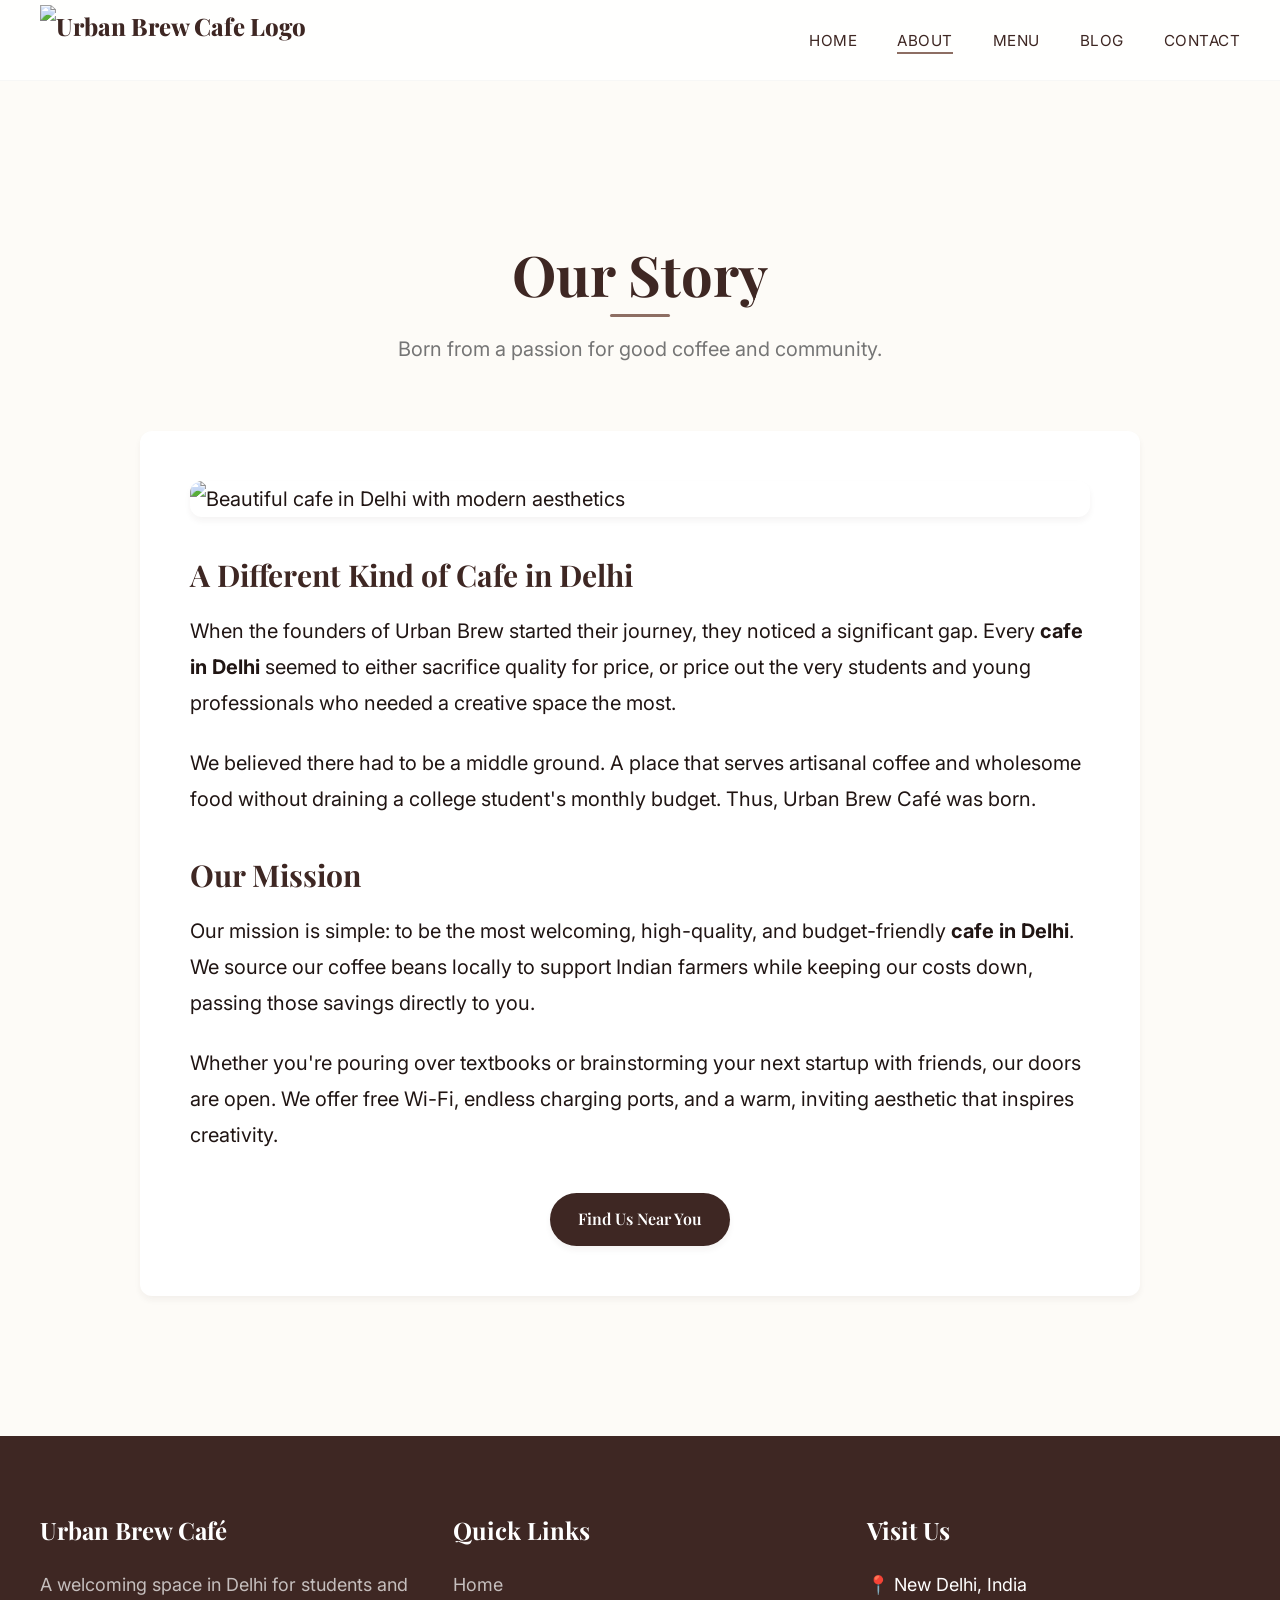
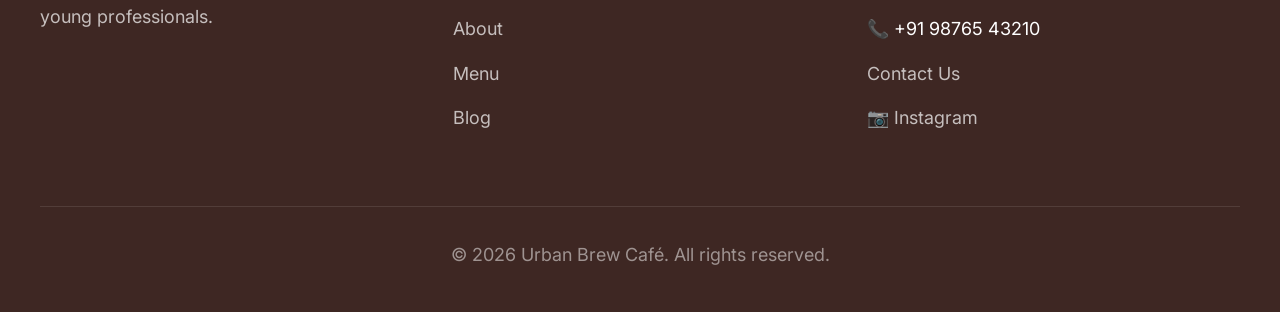
==== about.html @ bef28901 "Initial commit: Urban Brew Cafe website" ====
<!DOCTYPE html>
<html lang="en">
<head>
    <meta charset="UTF-8">
    <meta name="viewport" content="width=device-width, initial-scale=1.0">
    <title>About Us | Urban Brew - A Modern Cafe in Delhi</title>
    <meta name="description" content="Discover the story behind Urban Brew, a beloved cafe in Delhi. Learn how we built a community space for students focused on affordability and quality.">
    <meta name="referrer" content="no-referrer">
    <link rel="stylesheet" href="css/styles.css">
</head>
<body>
    <header>
        <div class="container nav-container">
            <a href="index.html" class="logo" style="padding: 10px 0;"><img src="images/logo.png" alt="Urban Brew Cafe Logo" style="height: 70px; width: auto;"></a>
            <ul class="nav-links">
                <li><a href="index.html">Home</a></li>
                <li><a href="about.html" class="active">About</a></li>
                <li><a href="menu.html">Menu</a></li>
                <li><a href="blog.html">Blog</a></li>
                <li><a href="contact.html">Contact</a></li>
            </ul>
            <button class="mobile-menu-btn">☰</button>
        </div>
    </header>

    <main style="padding-top: 100px;">
        <section class="section">
            <div class="container">
                <div class="text-center">
                    <h1 class="section-title">Our Story</h1>
                    <p class="section-subtitle">Born from a passion for good coffee and community.</p>
                </div>
                
                <div class="seo-content" style="background: var(--color-white); padding: 50px; border-radius: var(--border-radius); box-shadow: var(--shadow-sm);">
                    <img src="https://images.unsplash.com/photo-1501339847302-ac426a4a7cbb?auto=format&fit=crop&q=80&w=1200" alt="Beautiful cafe in Delhi with modern aesthetics" style="width: 100%; max-height: 600px; object-fit: cover; border-radius: 12px; margin-bottom: 40px; box-shadow: var(--shadow-sm);">
                    
                    <h2>A Different Kind of Cafe in Delhi</h2>
                    <p>When the founders of Urban Brew started their journey, they noticed a significant gap. Every <strong>cafe in Delhi</strong> seemed to either sacrifice quality for price, or price out the very students and young professionals who needed a creative space the most.</p>
                    
                    <p>We believed there had to be a middle ground. A place that serves artisanal coffee and wholesome food without draining a college student's monthly budget. Thus, Urban Brew Café was born.</p>

                    <h2>Our Mission</h2>
                    <p>Our mission is simple: to be the most welcoming, high-quality, and budget-friendly <strong>cafe in Delhi</strong>. We source our coffee beans locally to support Indian farmers while keeping our costs down, passing those savings directly to you.</p>

                    <p>Whether you're pouring over textbooks or brainstorming your next startup with friends, our doors are open. We offer free Wi-Fi, endless charging ports, and a warm, inviting aesthetic that inspires creativity.</p>
                    
                    <div style="text-align: center; margin-top: 40px;">
                        <a href="contact.html" class="btn btn-primary">Find Us Near You</a>
                    </div>
                </div>
            </div>
        </section>
    </main>

    <footer>
        <div class="container">
            <div class="footer-grid">
                <div class="footer-col">
                    <h4>Urban Brew Café</h4>
                    <p>A welcoming space in Delhi for students and young professionals.</p>
                </div>
                <div class="footer-col">
                    <h4>Quick Links</h4>
                    <ul class="footer-links">
                        <li><a href="index.html">Home</a></li>
                        <li><a href="about.html">About</a></li>
                        <li><a href="menu.html">Menu</a></li>
                        <li><a href="blog.html">Blog</a></li>
                    </ul>
                </div>
                <div class="footer-col">
                    <h4>Visit Us</h4>
                    <ul class="footer-links">
                        <li>📍 New Delhi, India</li>
                        <li>📞 +91 98765 43210</li>
                        <li><a href="contact.html">Contact Us</a></li>
                        <li><a href="https://www.instagram.com/urban_brew_caffe/" target="_blank">📷 Instagram</a></li>
                    </ul>
                </div>
            </div>
            <div class="footer-bottom">
                &copy; <span id="year"></span> Urban Brew Café. All rights reserved.
            </div>
        </div>
    </footer>
    <script src="js/script.js"></script>
    <script>document.getElementById('year').textContent = new Date().getFullYear();</script>
</body>
</html>
---- css/styles.css ----
@import url('https://fonts.googleapis.com/css2?family=Inter:wght@300;400;500;600&family=Playfair+Display:ital,wght@0,400;0,500;0,600;0,700;1,400;1,600&display=swap');

:root {
  --color-primary: #3E2723;
  --color-secondary: #D7CCC8;
  --color-accent: #8D6E63;
  --color-accent-hover: #795548;
  --color-light: #FDFBF7;
  --color-white: #FFFFFF;
  --color-dark: #201513;
  --color-gray: #757575;
  --font-heading: 'Playfair Display', serif;
  --font-body: 'Inter', sans-serif;
  --transition: all 0.3s cubic-bezier(0.25, 0.8, 0.25, 1);
  --shadow-sm: 0 4px 6px rgba(62, 39, 35, 0.05);
  --shadow-md: 0 10px 20px rgba(62, 39, 35, 0.08);
  --shadow-lg: 0 20px 40px rgba(62, 39, 35, 0.12);
  --border-radius: 12px;
}

* {
  margin: 0;
  padding: 0;
  box-sizing: border-box;
}

html {
  scroll-behavior: smooth;
}

body {
  font-family: var(--font-body);
  background-color: var(--color-light);
  color: var(--color-dark);
  line-height: 1.8;
  font-size: 1.125rem;
  overflow-x: hidden;
}

h1, h2, h3, h4, h5, h6 {
  font-family: var(--font-heading);
  color: var(--color-primary);
  line-height: 1.2;
}

a {
  text-decoration: none;
  color: var(--color-primary);
  transition: var(--transition);
}

img {
  max-width: 100%;
  height: auto;
  display: block;
}

.container {
  width: 100%;
  max-width: 1400px;
  margin: 0 auto;
  padding: 0 40px;
}

/* Typography Helpers */
.text-center { text-align: center; }
.section-title {
  font-size: 3.5rem;
  margin-bottom: 1.5rem;
  font-weight: 700;
  position: relative;
  display: inline-block;
}
.section-title::after {
  content: '';
  position: absolute;
  bottom: -10px;
  left: 50%;
  transform: translateX(-50%);
  width: 60px;
  height: 3px;
  background-color: var(--color-accent);
  border-radius: 2px;
}
.section-subtitle {
  color: var(--color-gray);
  font-size: 1.25rem;
  margin-bottom: 4rem;
  max-width: 800px;
  margin-left: auto;
  margin-right: auto;
}

/* Button Styles */
.btn {
  display: inline-flex;
  align-items: center;
  justify-content: center;
  padding: 12px 28px;
  border-radius: 30px;
  font-family: var(--font-heading);
  font-weight: 600;
  cursor: pointer;
  border: none;
  transition: var(--transition);
  font-size: 1rem;
}

.btn-primary {
  background-color: var(--color-primary);
  color: var(--color-white);
  box-shadow: var(--shadow-sm);
}

.btn-primary:hover {
  background-color: var(--color-accent-hover);
  color: var(--color-white);
  transform: translateY(-2px);
  box-shadow: var(--shadow-md);
}

.btn-secondary {
  background-color: transparent;
  color: var(--color-primary);
  border: 2px solid var(--color-primary);
}

.btn-secondary:hover {
  background-color: var(--color-primary);
  color: var(--color-white);
}

/* Navigation */
header {
  position: fixed;
  top: 0;
  left: 0;
  width: 100%;
  z-index: 1000;
  background: rgba(255, 255, 255, 0.85); /* Very light, elegant transparency */
  backdrop-filter: blur(8px);
  border-bottom: 1px solid rgba(0, 0, 0, 0.03); /* Minimal border */
  transition: var(--transition);
}

.nav-container {
  display: flex;
  justify-content: space-between;
  align-items: center;
  height: 80px; /* Minimalist height */
}

.logo {
  font-family: var(--font-heading);
  font-size: 1.5rem;
  font-weight: 800;
  color: var(--color-primary);
  display: flex;
  align-items: center;
  gap: 8px;
}

.logo span {
  color: var(--color-accent);
}

.nav-links {
  display: flex;
  gap: 40px; /* Increased spacing for minimalism */
  list-style: none;
}

.nav-links a {
  font-weight: 400; /* Minimalist, clean type */
  font-size: 0.95rem;
  letter-spacing: 0.5px;
  position: relative;
  text-transform: uppercase;
}

.nav-links a::after {
  content: '';
  position: absolute;
  bottom: -4px;
  left: 0;
  width: 0;
  height: 2px;
  background-color: var(--color-accent);
  transition: var(--transition);
}

.nav-links a:hover::after, .nav-links a.active::after {
  width: 100%;
}

.mobile-menu-btn {
  display: none;
  background: none;
  border: none;
  font-size: 1.5rem;
  color: var(--color-primary);
  cursor: pointer;
}

/* Hero Section */
.hero {
  min-height: 100vh;
  display: flex;
  align-items: center;
  justify-content: center;
  padding-top: 80px;
  position: relative;
  overflow: hidden;
  text-align: center;
}

.hero-bg {
  position: absolute;
  top: 0;
  left: 0;
  width: 100%;
  height: 100%;
  object-fit: cover;
  z-index: -1;
}

.hero-overlay {
  position: absolute;
  top: 0;
  left: 0;
  width: 100%;
  height: 100%;
  background: rgba(20, 12, 10, 0.62); /* Rich dark overlay */
  z-index: 0;
}

.hero .container {
  position: relative;
  z-index: 1;
  width: 100%;
  display: flex;
  justify-content: center;
}

.hero-content {
  max-width: 800px;
  width: 100%;
  text-align: center;
  animation: fadeInUp 1s forwards;
}

.hero-subtitle {
  font-family: var(--font-body);
  color: var(--color-white);
  font-weight: 500;
  letter-spacing: 3px;
  text-transform: uppercase;
  margin-bottom: 20px;
  display: block;
  font-size: 0.9rem;
}

.hero h1 {
  font-size: 5rem;
  margin-bottom: 24px;
  color: var(--color-white);
  line-height: 1.1;
  font-weight: 600;
}

.hero p {
  font-size: 1.25rem;
  color: rgba(255, 255, 255, 0.9);
  margin: 0 auto 35px;
  max-width: 650px;
}

.hero-btns {
  display: flex;
  gap: 16px;
  justify-content: center;
}

/* Sections General */
.section {
  padding: 140px 0;
}

.bg-secondary {
  background-color: var(--color-secondary);
}

/* Features/About Snippet */
.features-grid {
  display: grid;
  grid-template-columns: repeat(auto-fit, minmax(300px, 1fr));
  gap: 30px;
  margin-top: 50px;
}

.feature-card {
  background: var(--color-white);
  padding: 50px 40px;
  border-radius: var(--border-radius);
  box-shadow: var(--shadow-sm);
  text-align: center;
  transition: var(--transition);
  border-bottom: 4px solid transparent;
}

.feature-card:hover {
  transform: translateY(-10px);
  box-shadow: var(--shadow-md);
  border-bottom-color: var(--color-accent);
}

.feature-icon {
  font-size: 2.5rem;
  color: var(--color-accent);
  margin-bottom: 20px;
}

.feature-card h3 {
  margin-bottom: 16px;
  font-size: 1.8rem;
}

/* Menu Preview */
.menu-preview-grid {
  display: grid;
  grid-template-columns: repeat(auto-fit, minmax(400px, 1fr));
  gap: 50px;
}

.menu-item {
  display: flex;
  align-items: center;
  gap: 20px;
  background: var(--color-white);
  border-radius: var(--border-radius);
  padding: 20px;
  transition: var(--transition);
  box-shadow: var(--shadow-sm);
}

.menu-item:hover {
  transform: translateX(10px);
  box-shadow: var(--shadow-md);
}

.menu-img {
  width: 100px;
  height: 100px;
  border-radius: 50%;
  object-fit: cover;
}

.menu-details {
  flex: 1;
}

.menu-title-row {
  display: flex;
  justify-content: space-between;
  align-items: center;
  margin-bottom: 8px;
  border-bottom: 1px dashed var(--color-secondary);
  padding-bottom: 8px;
}

.menu-title {
  font-family: var(--font-heading);
  font-size: 1.25rem;
  font-weight: 600;
  color: var(--color-primary);
}

.menu-price {
  color: var(--color-accent);
  font-weight: 700;
  font-size: 1.1rem;
}

/* Footer */
footer {
  background-color: var(--color-primary);
  color: var(--color-white);
  padding: 80px 0 40px;
}

.footer-grid {
  display: grid;
  grid-template-columns: repeat(auto-fit, minmax(250px, 1fr));
  gap: 40px;
  margin-bottom: 60px;
}

.footer-col h4 {
  color: var(--color-white);
  font-size: 1.5rem;
  margin-bottom: 24px;
}

.footer-col p {
  color: rgba(255, 255, 255, 0.7);
  margin-bottom: 16px;
}

.footer-links {
  list-style: none;
}

.footer-links li {
  margin-bottom: 12px;
}

.footer-links a {
  color: rgba(255, 255, 255, 0.7);
}

.footer-links a:hover {
  color: var(--color-accent);
  padding-left: 5px;
}

.footer-bottom {
  text-align: center;
  padding-top: 32px;
  border-top: 1px solid rgba(255, 255, 255, 0.1);
  color: rgba(255, 255, 255, 0.5);
}

/* SEO Content Containers */
.seo-content {
  max-width: 1000px;
  margin: 0 auto;
  font-size: 1.25rem;
}

.seo-content p {
  margin-bottom: 24px;
}

.seo-content h2 {
  margin: 40px 0 20px;
}

/* Animations */
@keyframes fadeInUp {
  from {
    opacity: 0;
    transform: translateY(30px);
  }
  to {
    opacity: 1;
    transform: translateY(0);
  }
}

/* Responsive */
@media (max-width: 768px) {
  .nav-links {
    display: none;
  }
  .mobile-menu-btn {
    display: block;
  }
  .hero h1 {
    font-size: 3rem;
  }
  .hero-overlay {
    background: rgba(32, 21, 19, 0.7); /* Solid dark overlay on mobile for white text readability */
  }
}

/* Full Menu Layout */
.full-menu-layout {
  display: grid;
  grid-template-columns: repeat(auto-fit, minmax(450px, 1fr));
  gap: 50px;
  margin-top: 60px;
}

.menu-category h3 {
  font-family: var(--font-heading);
  font-size: 2rem;
  color: var(--color-primary);
  border-bottom: 2px solid var(--color-accent);
  padding-bottom: 15px;
  margin-bottom: 30px;
}

.menu-list {
  list-style: none;
}

.menu-list li {
  margin-bottom: 25px;
}

.menu-list-header {
  display: flex;
  justify-content: space-between;
  align-items: baseline;
  margin-bottom: 8px;
  border-bottom: 1px dotted var(--color-secondary);
  padding-bottom: 4px;
}

.item-name {
  font-family: var(--font-heading);
  font-size: 1.3rem;
  font-weight: 600;
  color: var(--color-dark);
}

.price-range {
  font-weight: 600;
  color: var(--color-accent);
  font-size: 1.1rem;
}

.menu-list p {
  color: var(--color-gray);
  font-size: 1rem;
  line-height: 1.6;
}

.menu-highlights {
  background: var(--color-white);
  border-radius: var(--border-radius);
  padding: 50px;
  margin-top: 80px;
  display: grid;
  grid-template-columns: repeat(auto-fit, minmax(280px, 1fr));
  gap: 30px;
  text-align: center;
  box-shadow: var(--shadow-sm);
}

.highlight-item h4 {
  font-size: 1.4rem;
  margin-bottom: 15px;
  color: var(--color-primary);
}
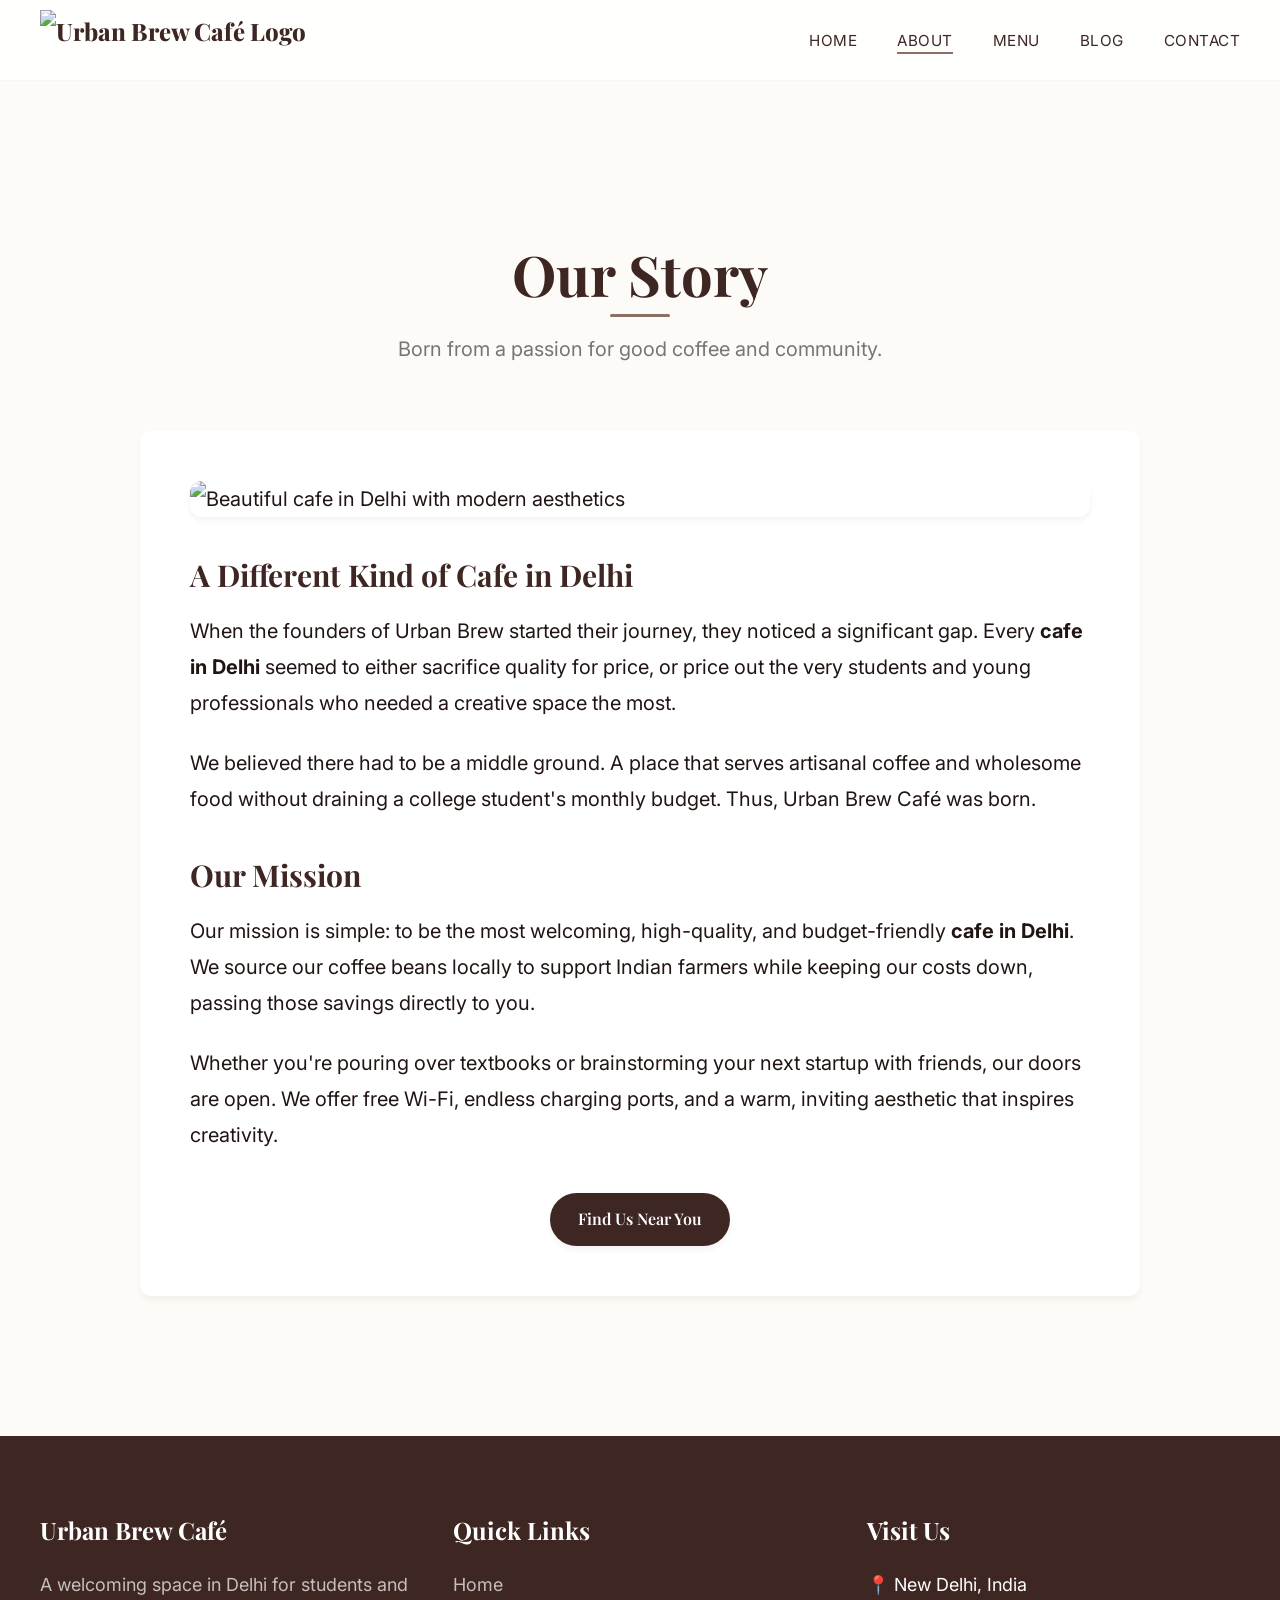
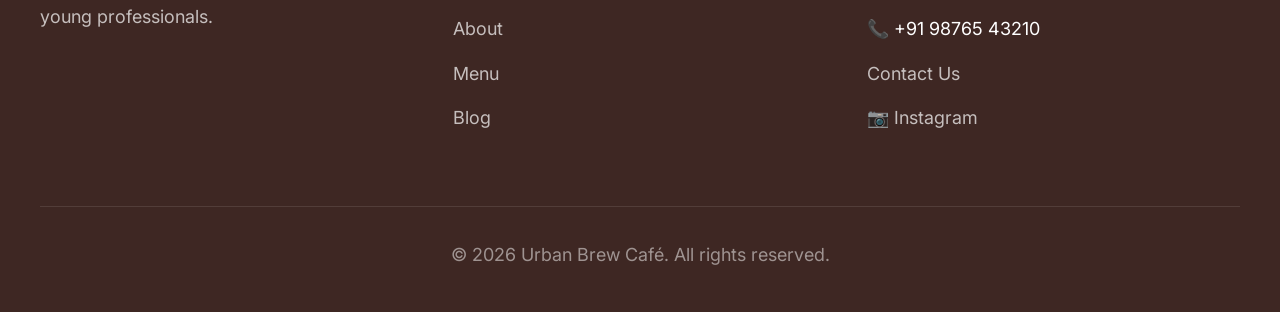
==== commit 1443d2f1: "Add logo, expanded menu, contact sync, hero fix, image fixes, Instagram link" ====
--- a/about.html
+++ b/about.html
@@ -11,7 +11,7 @@
 <body>
     <header>
         <div class="container nav-container">
-            <a href="index.html" class="logo" style="padding: 10px 0;"><img src="images/logo.png" alt="Urban Brew Cafe Logo" style="height: 70px; width: auto;"></a>
+            <a href="index.html" class="logo"><img src="images/logo.png" alt="Urban Brew Café Logo" style="height: 60px; width: auto; display: block;"></a>
             <ul class="nav-links">
                 <li><a href="index.html">Home</a></li>
                 <li><a href="about.html" class="active">About</a></li>
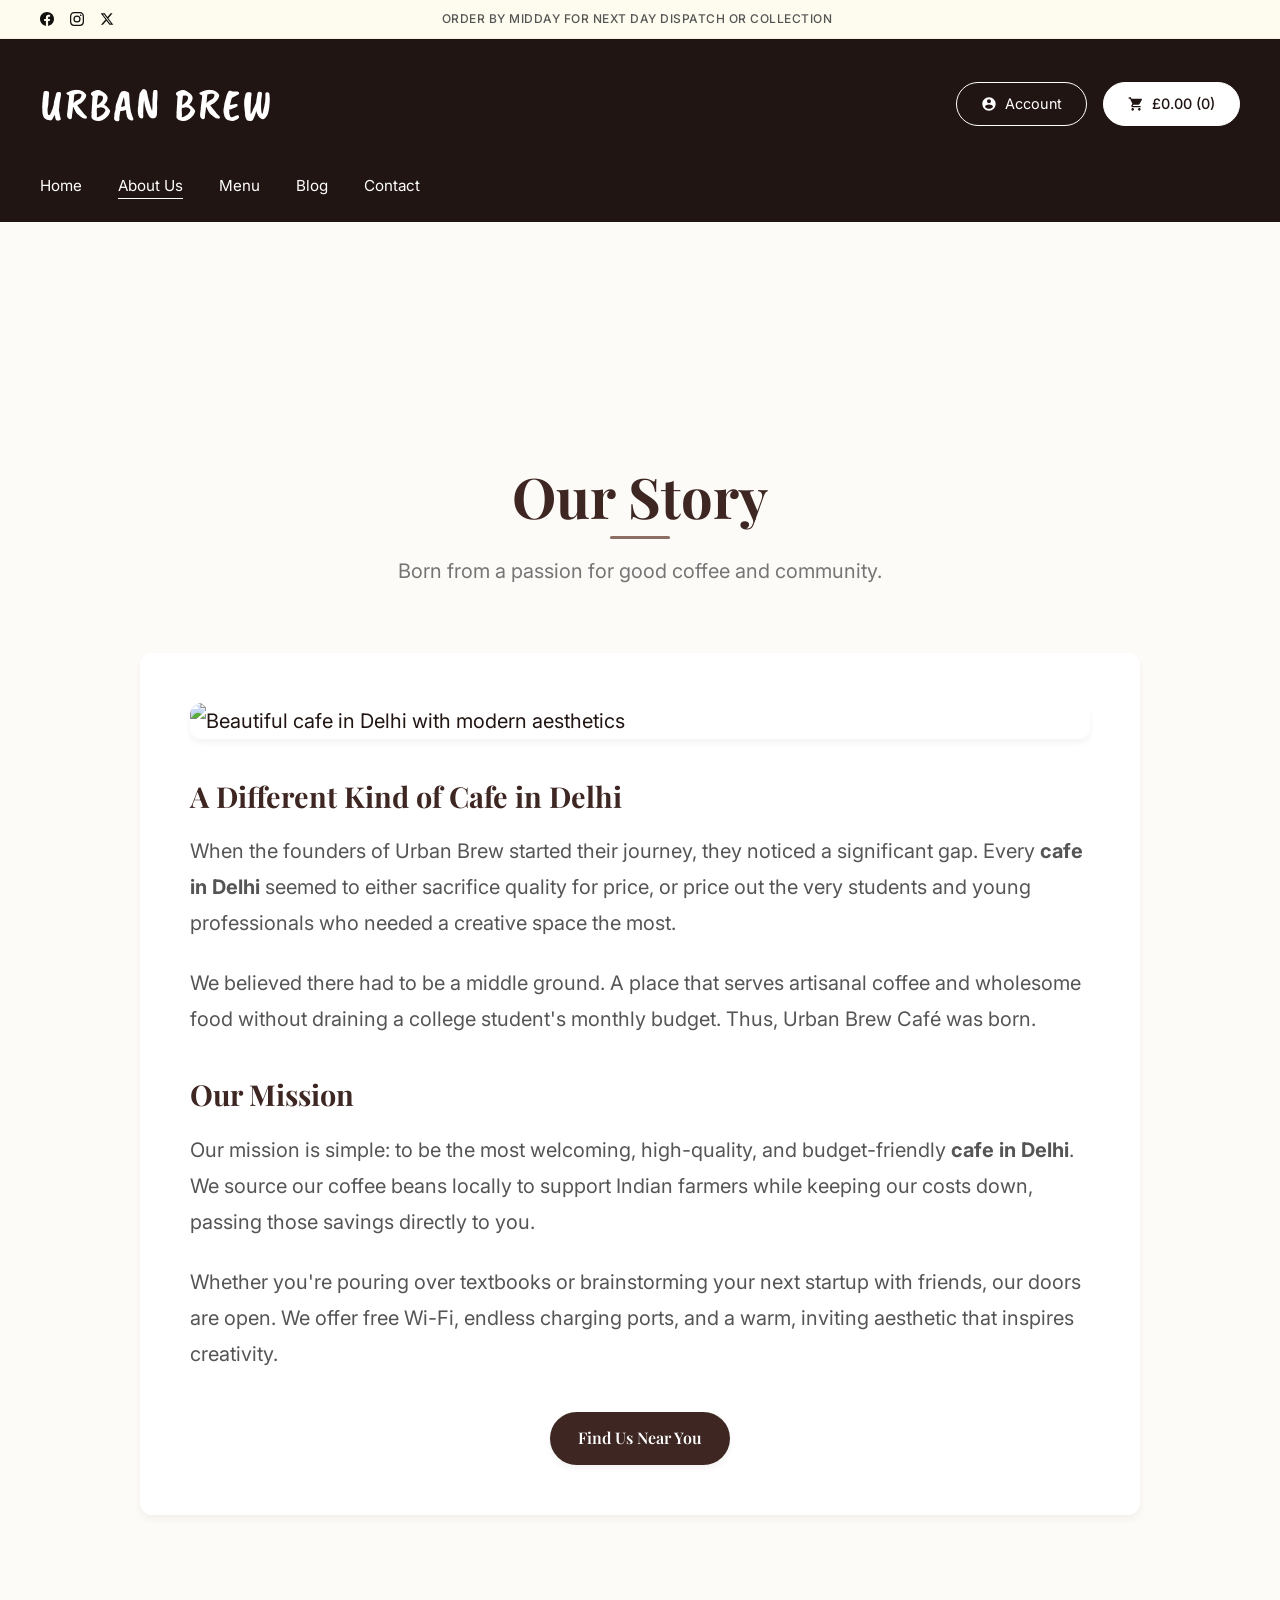
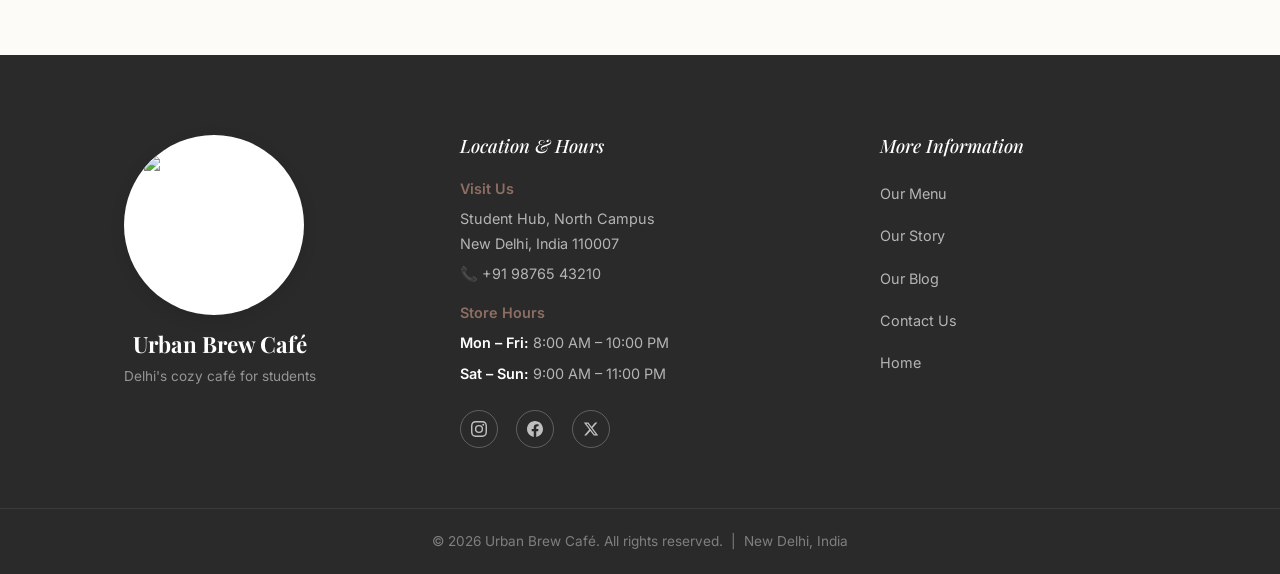
==== commit 3325bb0a: "Refine header layout across all files, fix footer logo visibility, and implement cache-buster" ====
--- a/about.html
+++ b/about.html
@@ -1,4 +1,4 @@
-<!DOCTYPE html>
+﻿<!DOCTYPE html>
 <html lang="en">
 <head>
     <meta charset="UTF-8">
@@ -6,22 +6,50 @@
     <title>About Us | Urban Brew - A Modern Cafe in Delhi</title>
     <meta name="description" content="Discover the story behind Urban Brew, a beloved cafe in Delhi. Learn how we built a community space for students focused on affordability and quality.">
     <meta name="referrer" content="no-referrer">
-    <link rel="stylesheet" href="css/styles.css">
+    <link rel="stylesheet" href="css/styles.css?v=2">
 </head>
 <body>
-    <header>
-        <div class="container nav-container">
-            <a href="index.html" class="logo"><img src="images/logo.png" alt="Urban Brew Café Logo" style="height: 60px; width: auto; display: block;"></a>
-            <ul class="nav-links">
-                <li><a href="index.html">Home</a></li>
-                <li><a href="about.html" class="active">About</a></li>
-                <li><a href="menu.html">Menu</a></li>
-                <li><a href="blog.html">Blog</a></li>
-                <li><a href="contact.html">Contact</a></li>
-            </ul>
-            <button class="mobile-menu-btn">☰</button>
+            <header class="new-header">
+        <div class="top-announcement-bar">
+            <div class="container top-bar-container">
+                <div class="top-socials">
+                    <a href="#" class="social-icon" title="Facebook"><svg width="14" height="14" fill="currentColor" viewBox="0 0 24 24"><path d="M24 12.073c0-6.627-5.373-12-12-12s-12 5.373-12 12c0 5.99 4.388 10.954 10.125 11.854v-8.385H7.078v-3.47h3.047V9.43c0-3.007 1.792-4.669 4.533-4.669 1.312 0 2.686.235 2.686.235v2.953H15.83c-1.491 0-1.956.925-1.956 1.874v2.25h3.328l-.532 3.47h-2.796v8.385C19.612 23.027 24 18.062 24 12.073z"/></svg></a>
+                    <a href="https://www.instagram.com/urban_brew_caffe/" class="social-icon" target="_blank" title="Instagram"><svg width="14" height="14" fill="currentColor" viewBox="0 0 24 24"><path d="M12 2.163c3.204 0 3.584.012 4.85.07 3.252.148 4.771 1.691 4.919 4.919.058 1.265.069 1.645.069 4.849 0 3.205-.012 3.584-.069 4.849-.149 3.225-1.664 4.771-4.919 4.919-1.266.058-1.644.07-4.85.07-3.204 0-3.584-.012-4.849-.07-3.26-.149-4.771-1.699-4.919-4.92-.058-1.265-.07-1.644-.07-4.849 0-3.204.013-3.583.07-4.849.149-3.227 1.664-4.771 4.919-4.919 1.266-.057 1.645-.069 4.849-.069zM12 0C8.741 0 8.333.014 7.053.072 2.695.272.273 2.69.073 7.052.014 8.333 0 8.741 0 12c0 3.259.014 3.668.072 4.948.2 4.358 2.618 6.78 6.98 6.98C8.333 23.986 8.741 24 12 24c3.259 0 3.668-.014 4.948-.072 4.354-.2 6.782-2.618 6.979-6.98.059-1.28.073-1.689.073-4.948 0-3.259-.014-3.667-.072-4.947-.196-4.354-2.617-6.78-6.979-6.98C15.668.014 15.259 0 12 0zm0 5.838a6.162 6.162 0 100 12.324 6.162 6.162 0 000-12.324zM12 16a4 4 0 110-8 4 4 0 010 8zm6.406-11.845a1.44 1.44 0 100 2.881 1.44 1.44 0 000-2.881z"/></svg></a>
+                    <a href="#" class="social-icon" title="Twitter"><svg width="14" height="14" fill="currentColor" viewBox="0 0 24 24"><path d="M18.244 2.25h3.308l-7.227 8.26 8.502 11.24H16.17l-5.214-6.817L4.99 21.75H1.68l7.73-8.835L1.254 2.25H8.08l4.713 6.231zm-1.161 17.52h1.833L7.084 4.126H5.117z"/></svg></a>
+                </div>
+                <div class="top-announcement">ORDER BY MIDDAY FOR NEXT DAY DISPATCH OR COLLECTION</div>
+                <div class="top-spacer"></div>
+            </div>
+        </div>
+        <div class="main-header-area">
+            <div class="container">
+                <div class="header-top-row">
+                    <a href="index.html" class="logo">URBAN BREW</a>
+                    <div class="header-actions">
+                        <a href="#" class="header-btn-outline">
+                            <svg width="16" height="16" fill="currentColor" viewBox="0 0 24 24"><path d="M12 2C6.48 2 2 6.48 2 12s4.48 10 10 10 10-4.48 10-10S17.52 2 12 2zm0 3c1.66 0 3 1.34 3 3s-1.34 3-3 3-3-1.34-3-3 1.34-3 3-3zm0 14.2c-2.5 0-4.71-1.28-6-3.22.03-1.99 4-3.08 6-3.08 1.99 0 5.97 1.09 6 3.08-1.29 1.94-3.5 3.22-6 3.22z"/></svg> 
+                            Account
+                        </a>
+                        <a href="#" class="header-btn-solid">
+                            <svg width="16" height="16" fill="currentColor" viewBox="0 0 24 24"><path d="M7 18c-1.1 0-1.99.9-1.99 2S5.9 22 7 22s2-.9 2-2-.9-2-2-2zM1 2v2h2l3.6 7.59-1.35 2.45c-.16.28-.25.61-.25.96 0 1.1.9 2 2 2h12v-2H7.42c-.14 0-.25-.11-.25-.25l.03-.12.9-1.63h7.45c.75 0 1.41-.41 1.75-1.03l3.58-6.49c.08-.14.12-.31.12-.48 0-.55-.45-1-1-1H5.21l-.94-2H1zm16 16c-1.1 0-1.99.9-1.99 2s.89 2 1.99 2 2-.9 2-2-.9-2-2-2z"/></svg>
+                            £0.00 (0)
+                        </a>
+                    </div>
+                </div>
+                <nav class="header-nav-row">
+                    <ul class="nav-links">
+                        <li><a href="index.html" data-page="index.html">Home</a></li>
+                        <li><a href="about.html" data-page="about.html" class="active">About Us</a></li>
+                        <li><a href="menu.html" data-page="menu.html">Menu</a></li>
+                        <li><a href="blog.html" data-page="blog.html">Blog</a></li>
+                        <li><a href="contact.html" data-page="contact.html">Contact</a></li>
+                    </ul>
+                    <button class="mobile-menu-btn" aria-label="Toggle Menu">&#9776;</button>
+                </nav>
+            </div>
         </div>
     </header>
+
 
     <main style="padding-top: 100px;">
         <section class="section">
@@ -55,35 +83,61 @@
     <footer>
         <div class="container">
             <div class="footer-grid">
-                <div class="footer-col">
-                    <h4>Urban Brew Café</h4>
-                    <p>A welcoming space in Delhi for students and young professionals.</p>
+                <div class="footer-logo-col">
+                    <div>
+                        <div class="footer-logo-circle">
+                            <img src="images/logo.png" alt="Urban Brew Café Logo">
+                        </div>
+                        <div class="footer-logo-text" style="margin-top: 16px;">
+                            <h3>Urban Brew Café</h3>
+                            <p>Delhi's cozy café for students</p>
+                        </div>
+                    </div>
                 </div>
                 <div class="footer-col">
-                    <h4>Quick Links</h4>
-                    <ul class="footer-links">
-                        <li><a href="index.html">Home</a></li>
-                        <li><a href="about.html">About</a></li>
-                        <li><a href="menu.html">Menu</a></li>
-                        <li><a href="blog.html">Blog</a></li>
-                    </ul>
+                    <h4>Location &amp; Hours</h4>
+                    <p><strong>Visit Us</strong></p>
+                    <p>Student Hub, North Campus<br>New Delhi, India 110007</p>
+                    <p>📞 +91 98765 43210</p>
+                    <div class="footer-divider"></div>
+                    <p><strong>Store Hours</strong></p>
+                    <p><strong style="color:#fff;">Mon – Fri:</strong> 8:00 AM – 10:00 PM</p>
+                    <p><strong style="color:#fff;">Sat – Sun:</strong> 9:00 AM – 11:00 PM</p>
+                    <div class="footer-social">
+                        <a href="https://www.instagram.com/urban_brew_caffe/" target="_blank" title="Instagram"><svg width="16" height="16" fill="currentColor" viewBox="0 0 24 24"><path d="M12 2.163c3.204 0 3.584.012 4.85.07 3.252.148 4.771 1.691 4.919 4.919.058 1.265.069 1.645.069 4.849 0 3.205-.012 3.584-.069 4.849-.149 3.225-1.664 4.771-4.919 4.919-1.266.058-1.644.07-4.85.07-3.204 0-3.584-.012-4.849-.07-3.26-.149-4.771-1.699-4.919-4.92-.058-1.265-.07-1.644-.07-4.849 0-3.204.013-3.583.07-4.849.149-3.227 1.664-4.771 4.919-4.919 1.266-.057 1.645-.069 4.849-.069zM12 0C8.741 0 8.333.014 7.053.072 2.695.272.273 2.69.073 7.052.014 8.333 0 8.741 0 12c0 3.259.014 3.668.072 4.948.2 4.358 2.618 6.78 6.98 6.98C8.333 23.986 8.741 24 12 24c3.259 0 3.668-.014 4.948-.072 4.354-.2 6.782-2.618 6.979-6.98.059-1.28.073-1.689.073-4.948 0-3.259-.014-3.667-.072-4.947-.196-4.354-2.617-6.78-6.979-6.98C15.668.014 15.259 0 12 0zm0 5.838a6.162 6.162 0 100 12.324 6.162 6.162 0 000-12.324zM12 16a4 4 0 110-8 4 4 0 010 8zm6.406-11.845a1.44 1.44 0 100 2.881 1.44 1.44 0 000-2.881z"/></svg></a>
+                        <a href="#" title="Facebook"><svg width="16" height="16" fill="currentColor" viewBox="0 0 24 24"><path d="M24 12.073c0-6.627-5.373-12-12-12s-12 5.373-12 12c0 5.99 4.388 10.954 10.125 11.854v-8.385H7.078v-3.47h3.047V9.43c0-3.007 1.792-4.669 4.533-4.669 1.312 0 2.686.235 2.686.235v2.953H15.83c-1.491 0-1.956.925-1.956 1.874v2.25h3.328l-.532 3.47h-2.796v8.385C19.612 23.027 24 18.062 24 12.073z"/></svg></a>
+                        <a href="#" title="Twitter / X"><svg width="16" height="16" fill="currentColor" viewBox="0 0 24 24"><path d="M18.244 2.25h3.308l-7.227 8.26 8.502 11.24H16.17l-5.214-6.817L4.99 21.75H1.68l7.73-8.835L1.254 2.25H8.08l4.713 6.231zm-1.161 17.52h1.833L7.084 4.126H5.117z"/></svg></a>
+                    </div>
                 </div>
                 <div class="footer-col">
-                    <h4>Visit Us</h4>
+                    <h4>More Information</h4>
                     <ul class="footer-links">
-                        <li>📍 New Delhi, India</li>
-                        <li>📞 +91 98765 43210</li>
+                        <li><a href="menu.html">Our Menu</a></li>
+                        <li><a href="about.html">Our Story</a></li>
+                        <li><a href="blog.html">Our Blog</a></li>
                         <li><a href="contact.html">Contact Us</a></li>
-                        <li><a href="https://www.instagram.com/urban_brew_caffe/" target="_blank">📷 Instagram</a></li>
+                        <li><a href="index.html">Home</a></li>
                     </ul>
                 </div>
             </div>
-            <div class="footer-bottom">
-                &copy; <span id="year"></span> Urban Brew Café. All rights reserved.
-            </div>
+        </div>
+        <div class="footer-bottom">
+            &copy; <span id="year"></span> Urban Brew Café. All rights reserved. &nbsp;|&nbsp; New Delhi, India
         </div>
     </footer>
+    <button id="scrollTopBtn" aria-label="Scroll to top" onclick="window.scrollTo({top:0,behavior:'smooth'})">&#8679;</button>
     <script src="js/script.js"></script>
-    <script>document.getElementById('year').textContent = new Date().getFullYear();</script>
+    <script>
+        document.getElementById('year').textContent = new Date().getFullYear();
+        const scrollBtn = document.getElementById('scrollTopBtn');
+        window.addEventListener('scroll', () => { scrollBtn.classList.toggle('visible', window.scrollY > 400); });
+    </script>
 </body>
 </html>
+
+
+
+
+
+
+
--- a/css/styles.css
+++ b/css/styles.css
@@ -1,4 +1,4 @@
-@import url('https://fonts.googleapis.com/css2?family=Inter:wght@300;400;500;600&family=Playfair+Display:ital,wght@0,400;0,500;0,600;0,700;1,400;1,600&display=swap');
+@import url('https://fonts.googleapis.com/css2?family=Inter:wght@300;400;500;600&family=Playfair+Display:ital,wght@0,400;0,500;0,600;0,700;1,400;1,600&family=Caveat+Brush&display=swap');
 
 :root {
   --color-primary: #3E2723;
@@ -91,6 +91,103 @@
   margin-right: auto;
 }
 
+/* SEO Content Containers */
+.seo-content {
+  margin: 60px 0;
+  padding: 40px;
+  background-color: var(--color-white);
+  border-radius: 8px;
+  box-shadow: var(--shadow-sm);
+  text-align: left;
+}
+
+.seo-content h2 {
+  font-size: 1.8rem;
+  margin-bottom: 20px;
+  color: var(--color-primary);
+}
+
+.seo-content p {
+  color: #555;
+  margin-bottom: 15px;
+  line-height: 1.8;
+}
+
+/* Newsletter Block */
+.newsletter-block {
+    background: #464646; 
+    padding: 140px 40px; 
+    border-radius: 4px; 
+    max-width: 1100px;
+    width: 95%;
+    margin: 0 auto; 
+    color: #ffffff; 
+    text-align: center;
+    box-shadow: var(--shadow-sm);
+}
+
+.newsletter-block h2 {
+    font-family: var(--font-heading); 
+    font-size: 3.2rem; 
+    color: #ffffff; 
+    margin-bottom: 40px; 
+    font-weight: 500; 
+    line-height: 1.25;
+}
+
+.newsletter-form-wrapper {
+    display: flex; 
+    max-width: 550px; 
+    margin: 0 auto 25px; 
+    border: 1px solid rgba(255,255,255,0.3); 
+    border-radius: 12px; 
+    overflow: hidden;
+    transition: border-color 0.3s;
+}
+
+.newsletter-form-wrapper:focus-within {
+    border-color: rgba(255,255,255,0.7);
+}
+
+.newsletter-form-wrapper input {
+    flex: 1; 
+    background: transparent; 
+    border: none; 
+    padding: 16px 20px; 
+    color: #fff; 
+    font-family: var(--font-body); 
+    font-size: 1rem; 
+    outline: none;
+}
+
+.newsletter-form-wrapper input::placeholder {
+    color: rgba(255,255,255,0.5);
+}
+
+.newsletter-form-wrapper button {
+    background: transparent; 
+    border: none; 
+    border-left: 1px solid rgba(255,255,255,0.2); 
+    color: #fff; 
+    padding: 0 40px; 
+    font-family: var(--font-body); 
+    font-size: 1rem; 
+    cursor: pointer; 
+    transition: background 0.3s, color 0.3s;
+}
+
+.newsletter-form-wrapper button:hover {
+    background: rgba(255,255,255,0.05);
+}
+
+.newsletter-block p {
+    font-size: 0.85rem; 
+    color: rgba(255,255,255,0.6); 
+    max-width: 520px; 
+    margin: 0 auto;
+    line-height: 1.5;
+}
+
 /* Button Styles */
 .btn {
   display: inline-flex;
@@ -132,50 +229,139 @@
 
 /* Navigation */
 header {
-  position: fixed;
-  top: 0;
-  left: 0;
+  position: relative;
   width: 100%;
   z-index: 1000;
-  background: rgba(255, 255, 255, 0.85); /* Very light, elegant transparency */
-  backdrop-filter: blur(8px);
-  border-bottom: 1px solid rgba(0, 0, 0, 0.03); /* Minimal border */
-  transition: var(--transition);
-}
-
-.nav-container {
+  background: var(--color-dark);
+}
+
+/* Top Announcement Bar */
+.top-announcement-bar {
+  background: #fdfcee;
+  color: #555;
+  font-size: 0.75rem;
+  letter-spacing: 0.5px;
+  text-transform: uppercase;
+  padding: 8px 0;
+  border-bottom: 1px solid rgba(0,0,0,0.05);
+}
+
+.top-bar-container {
   display: flex;
   justify-content: space-between;
   align-items: center;
-  height: 80px; /* Minimalist height */
+}
+
+.top-socials {
+  display: flex;
+  gap: 16px;
+}
+
+.top-socials a {
+  color: #111;
+  transition: opacity 0.2s;
+  display: flex;
+  align-items: center;
+}
+
+.top-socials a:hover {
+  opacity: 0.6;
+}
+
+.top-announcement {
+  flex: 1;
+  text-align: center;
+  font-weight: 500;
+}
+
+.top-spacer {
+  width: 80px; 
+}
+
+/* Main Header */
+.main-header-area {
+  padding: 25px 0 20px;
+}
+
+.header-top-row {
+  display: flex;
+  justify-content: space-between;
+  align-items: center;
+  margin-bottom: 25px;
 }
 
 .logo {
-  font-family: var(--font-heading);
-  font-size: 1.5rem;
-  font-weight: 800;
-  color: var(--color-primary);
+  font-family: 'Caveat Brush', cursive;
+  font-size: 2.8rem;
+  font-weight: 400;
+  color: #fff;
+  display: flex;
+  align-items: center;
+  letter-spacing: 2px;
+  text-transform: uppercase;
+}
+
+.header-actions {
+  display: flex;
+  gap: 16px;
+}
+
+.header-btn-outline {
   display: flex;
   align-items: center;
   gap: 8px;
-}
-
-.logo span {
-  color: var(--color-accent);
+  padding: 8px 24px;
+  border: 1px solid #fff;
+  border-radius: 30px;
+  color: #fff;
+  font-size: 0.9rem;
+  font-family: var(--font-body);
+  transition: all 0.2s;
+}
+
+.header-btn-outline:hover {
+  background: #fff;
+  color: var(--color-dark);
+}
+
+.header-btn-solid {
+  display: flex;
+  align-items: center;
+  gap: 8px;
+  padding: 8px 24px;
+  background: #fff;
+  border: 1px solid #fff;
+  border-radius: 30px;
+  color: var(--color-dark);
+  font-size: 0.9rem;
+  font-family: var(--font-body);
+  font-weight: 500;
+  transition: all 0.2s;
+}
+
+.header-btn-solid:hover {
+  background: transparent;
+  color: #fff;
+}
+
+.header-nav-row {
+  display: flex;
+  justify-content: flex-start;
 }
 
 .nav-links {
   display: flex;
-  gap: 40px; /* Increased spacing for minimalism */
+  gap: 36px; 
   list-style: none;
 }
 
 .nav-links a {
-  font-weight: 400; /* Minimalist, clean type */
+  color: #fff;
+  font-weight: 400; 
   font-size: 0.95rem;
-  letter-spacing: 0.5px;
+  font-family: var(--font-body);
   position: relative;
-  text-transform: uppercase;
+  transition: color 0.2s;
 }
 
 .nav-links a::after {
@@ -184,9 +370,9 @@
   bottom: -4px;
   left: 0;
   width: 0;
-  height: 2px;
-  background-color: var(--color-accent);
-  transition: var(--transition);
+  height: 1px;
+  background-color: #fff;
+  transition: width 0.2s ease;
 }
 
 .nav-links a:hover::after, .nav-links a.active::after {
@@ -198,7 +384,7 @@
   background: none;
   border: none;
   font-size: 1.5rem;
-  color: var(--color-primary);
+  color: #fff;
   cursor: pointer;
 }
 
@@ -208,7 +394,6 @@
   display: flex;
   align-items: center;
   justify-content: center;
-  padding-top: 80px;
   position: relative;
   overflow: hidden;
   text-align: center;
@@ -383,27 +568,81 @@
 
 /* Footer */
 footer {
-  background-color: var(--color-primary);
-  color: var(--color-white);
-  padding: 80px 0 40px;
+  background-color: #2a2a2a;
+  color: rgba(255,255,255,0.85);
+  padding: 80px 0 0;
 }
 
 .footer-grid {
   display: grid;
-  grid-template-columns: repeat(auto-fit, minmax(250px, 1fr));
-  gap: 40px;
-  margin-bottom: 60px;
-}
-
+  grid-template-columns: 1fr 1fr 1fr;
+  gap: 60px;
+  align-items: start;
+  padding-bottom: 60px;
+}
+
+/* Logo column */
+.footer-logo-col {
+  display: flex;
+  align-items: center;
+  justify-content: center;
+}
+.footer-logo-circle {
+  width: 180px;
+  height: 180px;
+  border-radius: 50%;
+  border: none;
+  background-color: #ffffff;
+  display: flex;
+  align-items: center;
+  justify-content: center;
+  overflow: hidden;
+  box-shadow: 0 4px 15px rgba(0,0,0,0.1);
+}
+.footer-logo-circle img {
+  width: 140px;
+  height: 140px;
+  object-fit: contain;
+}
+.footer-logo-text {
+  text-align: center;
+}
+.footer-logo-text h3 {
+  color: #fff;
+  font-family: var(--font-heading);
+  font-size: 1.4rem;
+  margin-bottom: 6px;
+}
+.footer-logo-text p {
+  color: rgba(255,255,255,0.5);
+  font-size: 0.85rem;
+}
+
+/* Info columns */
 .footer-col h4 {
   color: var(--color-white);
-  font-size: 1.5rem;
-  margin-bottom: 24px;
+  font-family: var(--font-heading);
+  font-size: 1.15rem;
+  margin-bottom: 20px;
+  font-style: italic;
+  font-weight: 500;
 }
 
 .footer-col p {
-  color: rgba(255, 255, 255, 0.7);
-  margin-bottom: 16px;
+  color: rgba(255,255,255,0.65);
+  margin-bottom: 6px;
+  font-size: 0.9rem;
+  line-height: 1.7;
+}
+
+.footer-col p strong {
+  color: var(--color-accent);
+  font-weight: 600;
+}
+
+.footer-divider {
+  margin: 14px 0;
+  border: none;
 }
 
 .footer-links {
@@ -411,23 +650,83 @@
 }
 
 .footer-links li {
-  margin-bottom: 12px;
+  margin-bottom: 10px;
 }
 
 .footer-links a {
-  color: rgba(255, 255, 255, 0.7);
+  color: rgba(255,255,255,0.65);
+  font-size: 0.9rem;
+  transition: color 0.2s, padding-left 0.2s;
 }
 
 .footer-links a:hover {
   color: var(--color-accent);
-  padding-left: 5px;
+  padding-left: 4px;
+}
+
+/* Social Icons */
+.footer-social {
+  display: flex;
+  gap: 18px;
+  margin-top: 24px;
+}
+.footer-social a {
+  display: flex;
+  align-items: center;
+  justify-content: center;
+  width: 38px;
+  height: 38px;
+  border-radius: 50%;
+  border: 1px solid rgba(255,255,255,0.25);
+  color: rgba(255,255,255,0.7);
+  font-size: 1rem;
+  transition: background 0.2s, color 0.2s, border-color 0.2s;
+  text-decoration: none;
+}
+.footer-social a:hover {
+  background: var(--color-accent);
+  border-color: var(--color-accent);
+  color: #fff;
 }
 
 .footer-bottom {
   text-align: center;
-  padding-top: 32px;
-  border-top: 1px solid rgba(255, 255, 255, 0.1);
-  color: rgba(255, 255, 255, 0.5);
+  padding: 20px 40px;
+  border-top: 1px solid rgba(255,255,255,0.08);
+  color: rgba(255,255,255,0.4);
+  font-size: 0.85rem;
+}
+
+/* Scroll-to-Top Button */
+#scrollTopBtn {
+  position: fixed;
+  bottom: 32px;
+  right: 32px;
+  width: 46px;
+  height: 46px;
+  border-radius: 50%;
+  background: var(--color-primary);
+  color: #fff;
+  border: none;
+  font-size: 1.2rem;
+  cursor: pointer;
+  box-shadow: 0 4px 16px rgba(0,0,0,0.2);
+  display: flex;
+  align-items: center;
+  justify-content: center;
+  opacity: 0;
+  transform: translateY(20px);
+  transition: opacity 0.3s ease, transform 0.3s ease, background 0.2s;
+  z-index: 9999;
+  pointer-events: none;
+}
+#scrollTopBtn.visible {
+  opacity: 1;
+  transform: translateY(0);
+  pointer-events: all;
+}
+#scrollTopBtn:hover {
+  background: var(--color-accent);
 }
 
 /* SEO Content Containers */
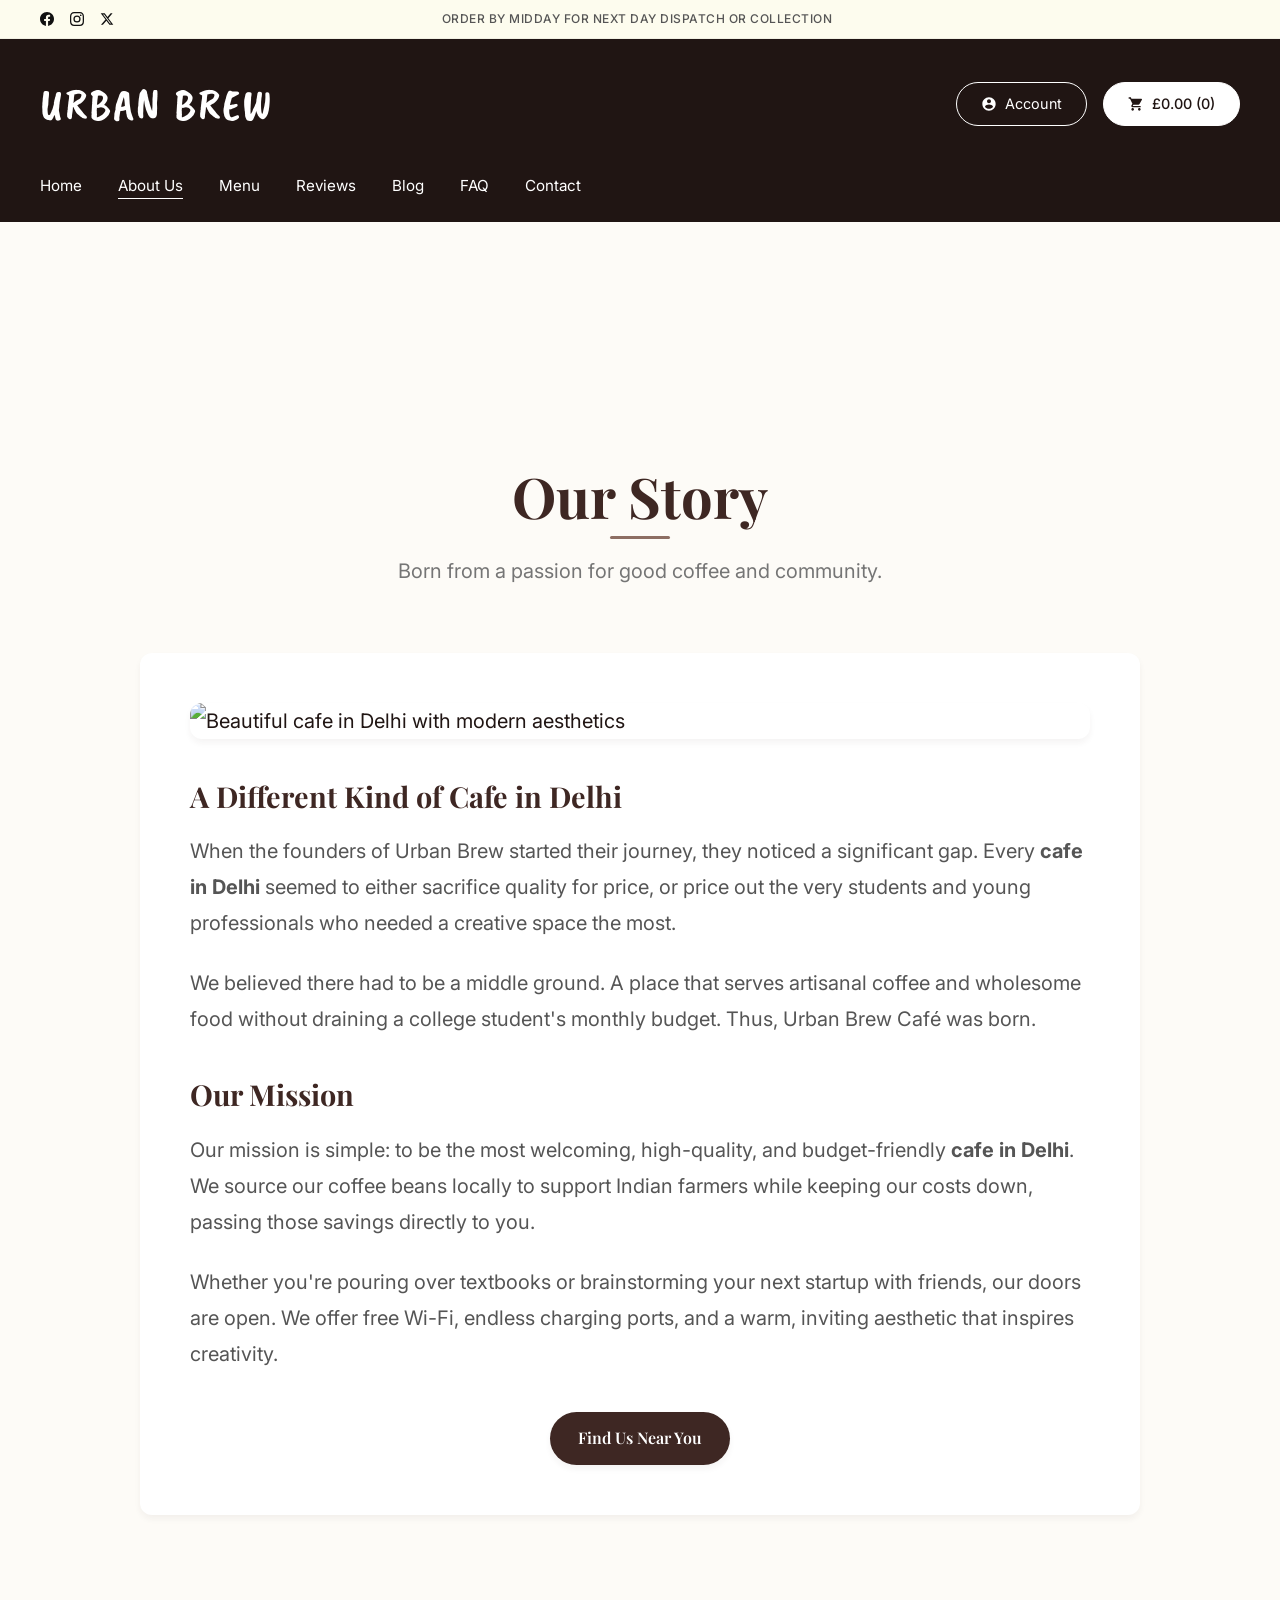
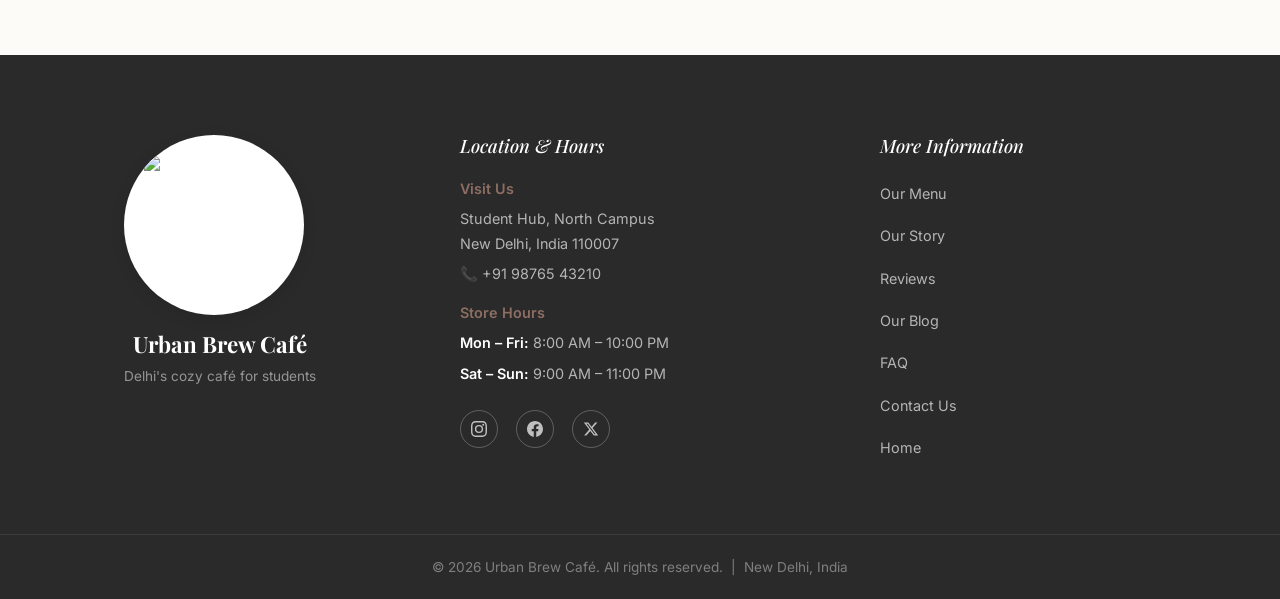
==== commit af5ff185: "Add dedicated FAQ and Reviews pages and update site-wide navigation" ====
--- a/about.html
+++ b/about.html
@@ -1,4 +1,4 @@
-﻿<!DOCTYPE html>
+<!DOCTYPE html>
 <html lang="en">
 <head>
     <meta charset="UTF-8">
@@ -7,6 +7,16 @@
     <meta name="description" content="Discover the story behind Urban Brew, a beloved cafe in Delhi. Learn how we built a community space for students focused on affordability and quality.">
     <meta name="referrer" content="no-referrer">
     <link rel="stylesheet" href="css/styles.css?v=2">
+    <meta name="google-site-verification" content="kzV8UAdPNyujPt4yRkQnmssP5VC64SipdXSkLblZUSo" />
+    <!-- Google tag (gtag.js) -->
+    <script async src="https://www.googletagmanager.com/gtag/js?id=G-Z6V1Y9F7BX"></script>
+    <script>
+      window.dataLayer = window.dataLayer || [];
+      function gtag(){dataLayer.push(arguments);}
+      gtag('js', new Date());
+
+      gtag('config', 'G-Z6V1Y9F7BX');
+    </script>
 </head>
 <body>
             <header class="new-header">
@@ -41,7 +51,9 @@
                         <li><a href="index.html" data-page="index.html">Home</a></li>
                         <li><a href="about.html" data-page="about.html" class="active">About Us</a></li>
                         <li><a href="menu.html" data-page="menu.html">Menu</a></li>
+                        <li><a href="reviews.html" data-page="reviews.html">Reviews</a></li>
                         <li><a href="blog.html" data-page="blog.html">Blog</a></li>
+                        <li><a href="faq.html" data-page="faq.html">FAQ</a></li>
                         <li><a href="contact.html" data-page="contact.html">Contact</a></li>
                     </ul>
                     <button class="mobile-menu-btn" aria-label="Toggle Menu">&#9776;</button>
@@ -114,7 +126,9 @@
                     <ul class="footer-links">
                         <li><a href="menu.html">Our Menu</a></li>
                         <li><a href="about.html">Our Story</a></li>
+                        <li><a href="reviews.html">Reviews</a></li>
                         <li><a href="blog.html">Our Blog</a></li>
+                        <li><a href="faq.html">FAQ</a></li>
                         <li><a href="contact.html">Contact Us</a></li>
                         <li><a href="index.html">Home</a></li>
                     </ul>
@@ -141,3 +155,5 @@
 
 
 
+
+
--- a/css/styles.css
+++ b/css/styles.css
@@ -760,23 +760,91 @@
 @media (max-width: 768px) {
   .nav-links {
     display: none;
-  }
+    flex-direction: column;
+    position: absolute;
+    top: 100%;
+    left: 0;
+    width: 100%;
+    background: #2a2a2a;
+    padding: 20px;
+    z-index: 1000;
+    border-top: 1px solid rgba(255,255,255,0.1);
+  }
+  
+  .nav-links.active {
+    display: flex;
+  }
+
+  .nav-links li {
+    margin: 10px 0;
+  }
+
   .mobile-menu-btn {
     display: block;
-  }
+    margin-left: auto;
+  }
+
+  .top-announcement-bar {
+    display: none;
+  }
+
+  .header-top-row {
+    flex-direction: column;
+    gap: 12px;
+    text-align: center;
+  }
+  
+  .header-actions {
+    justify-content: center;
+    width: 100%;
+  }
+
+  .header-btn-outline, .header-btn-solid {
+    padding: 6px 16px;
+    font-size: 0.8rem;
+    flex: 1;
+    justify-content: center;
+  }
+
+  .logo {
+    font-size: 2.2rem;
+  }
+
   .hero h1 {
-    font-size: 3rem;
-  }
-  .hero-overlay {
-    background: rgba(32, 21, 19, 0.7); /* Solid dark overlay on mobile for white text readability */
+    font-size: 2.5rem;
+    padding: 0 15px;
+  }
+  
+  .hero p {
+    font-size: 1rem;
+    padding: 0 20px;
+  }
+
+  .footer-grid {
+    grid-template-columns: 1fr;
+    text-align: center;
+    gap: 40px;
+  }
+  
+  .footer-logo-col {
+    justify-content: center;
+  }
+
+  .section {
+    padding: 60px 0;
+  }
+
+  .newsletter-block {
+    padding: 60px 20px;
+    margin: 0 15px;
   }
 }
 
 /* Full Menu Layout */
 .full-menu-layout {
   display: grid;
-  grid-template-columns: repeat(auto-fit, minmax(450px, 1fr));
-  gap: 50px;
+  grid-template-columns: repeat(auto-fit, minmax(300px, 1fr));
+  gap: 40px;
   margin-top: 60px;
 }
 
@@ -842,3 +910,174 @@
   margin-bottom: 15px;
   color: var(--color-primary);
 }
+/* FAQ Section */
+.faq-section {
+  padding: 100px 0;
+  background-color: var(--color-white);
+}
+
+.faq-container {
+  max-width: 900px;
+  margin: 0 auto;
+}
+
+.faq-item {
+  border-bottom: 1px solid var(--color-secondary);
+  padding: 20px 0;
+}
+
+.faq-question {
+  width: 100%;
+  background: none;
+  border: none;
+  display: flex;
+  justify-content: space-between;
+  align-items: center;
+  text-align: left;
+  padding: 10px 0;
+  cursor: pointer;
+  color: var(--color-primary);
+  font-family: var(--font-heading);
+  font-size: 1.4rem;
+  font-weight: 700;
+  transition: color 0.3s ease;
+}
+
+.faq-question:hover {
+  color: var(--color-accent);
+}
+
+.faq-answer {
+  max-height: 0;
+  overflow: hidden;
+  transition: max-height 0.4s cubic-bezier(0.4, 0, 0.2, 1);
+  color: var(--color-gray);
+  font-size: 1.1rem;
+}
+
+.faq-answer p {
+  padding: 15px 0;
+  margin: 0;
+}
+
+.faq-item.active .faq-answer {
+  max-height: 200px; /* Adjust based on content */
+}
+
+.faq-toggle-icon {
+  width: 24px;
+  height: 24px;
+  position: relative;
+  transition: transform 0.3s ease;
+}
+
+.faq-toggle-icon::before,
+.faq-toggle-icon::after {
+  content: '';
+  position: absolute;
+  background-color: currentColor;
+  top: 50%;
+  left: 50%;
+  transform: translate(-50%, -50%);
+}
+
+.faq-toggle-icon::before {
+  width: 14px;
+  height: 2px;
+}
+
+.faq-toggle-icon::after {
+  width: 2px;
+  height: 14px;
+  transition: transform 0.3s ease;
+}
+
+.faq-item.active .faq-toggle-icon {
+  transform: rotate(45deg);
+}
+
+.faq-item.active .faq-toggle-icon::after {
+  opacity: 0;
+}
+
+@media (max-width: 768px) {
+  .faq-question {
+    font-size: 1.2rem;
+  }
+  
+  .faq-answer {
+    font-size: 1rem;
+  }
+}
+
+/* Testimonials Section */
+.testimonials-section {
+  padding: 120px 0;
+  background-color: var(--color-light);
+}
+
+.testimonials-grid {
+  display: grid;
+  grid-template-columns: repeat(3, 1fr);
+  gap: 30px;
+  margin-top: 50px;
+}
+
+.testimonial-card {
+  background: var(--color-white);
+  padding: 40px;
+  border-radius: var(--border-radius);
+  box-shadow: var(--shadow-sm);
+  display: flex;
+  flex-direction: column;
+  height: 100%;
+  transition: var(--transition);
+  border: 1px solid rgba(0,0,0,0.03);
+}
+
+.testimonial-card:hover {
+  transform: translateY(-8px);
+  box-shadow: var(--shadow-md);
+}
+
+.stars {
+  color: #FFD700;
+  font-size: 1.2rem;
+  margin-bottom: 20px;
+}
+
+.testimonial-content {
+  font-style: italic;
+  color: var(--color-dark);
+  font-size: 1.15rem;
+  line-height: 1.6;
+  margin-bottom: 24px;
+  flex: 1;
+}
+
+.testimonial-author {
+  font-family: var(--font-heading);
+  font-weight: 700;
+  color: var(--color-primary);
+  font-size: 1.1rem;
+}
+
+.testimonial-author::before {
+  content: '— ';
+}
+
+@media (max-width: 992px) {
+  .testimonials-grid {
+    grid-template-columns: repeat(2, 1fr);
+  }
+}
+
+@media (max-width: 768px) {
+  .testimonials-grid {
+    grid-template-columns: 1fr;
+  }
+  
+  .testimonial-card {
+    padding: 30px;
+  }
+}
